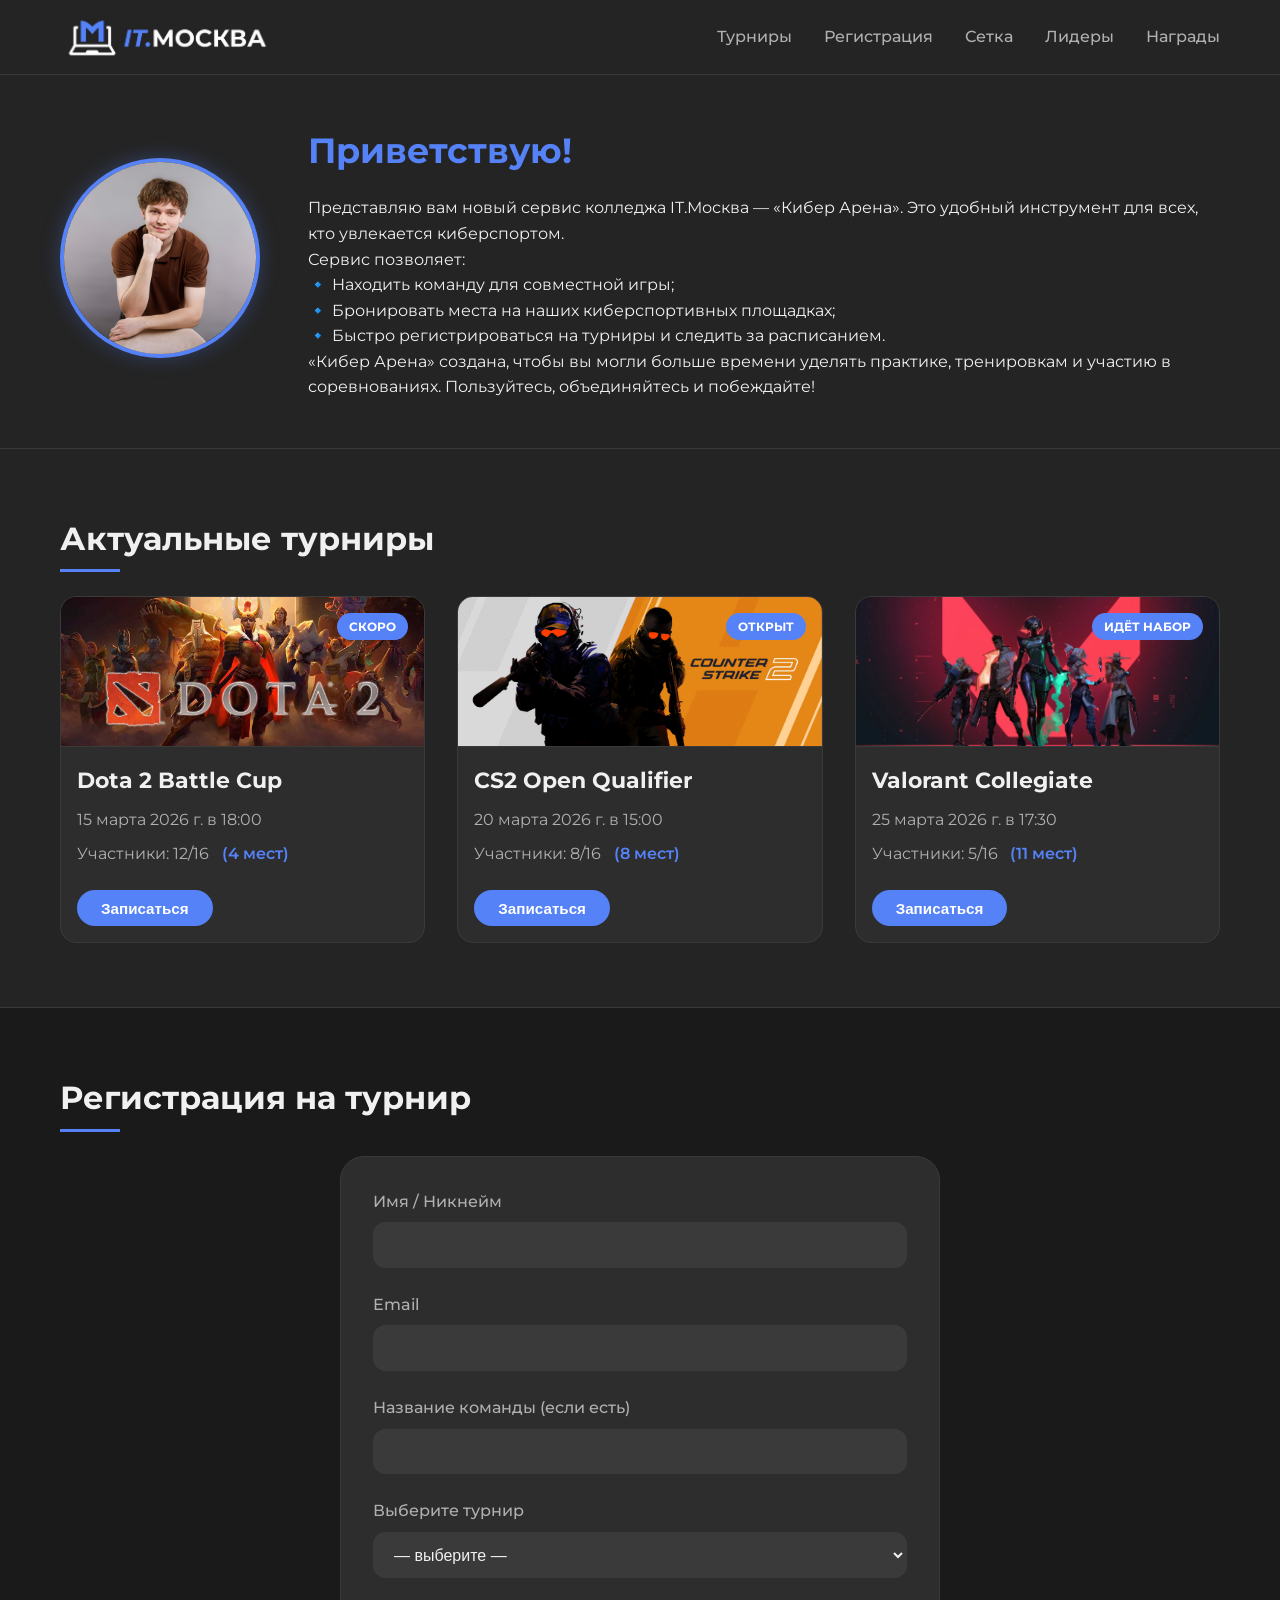
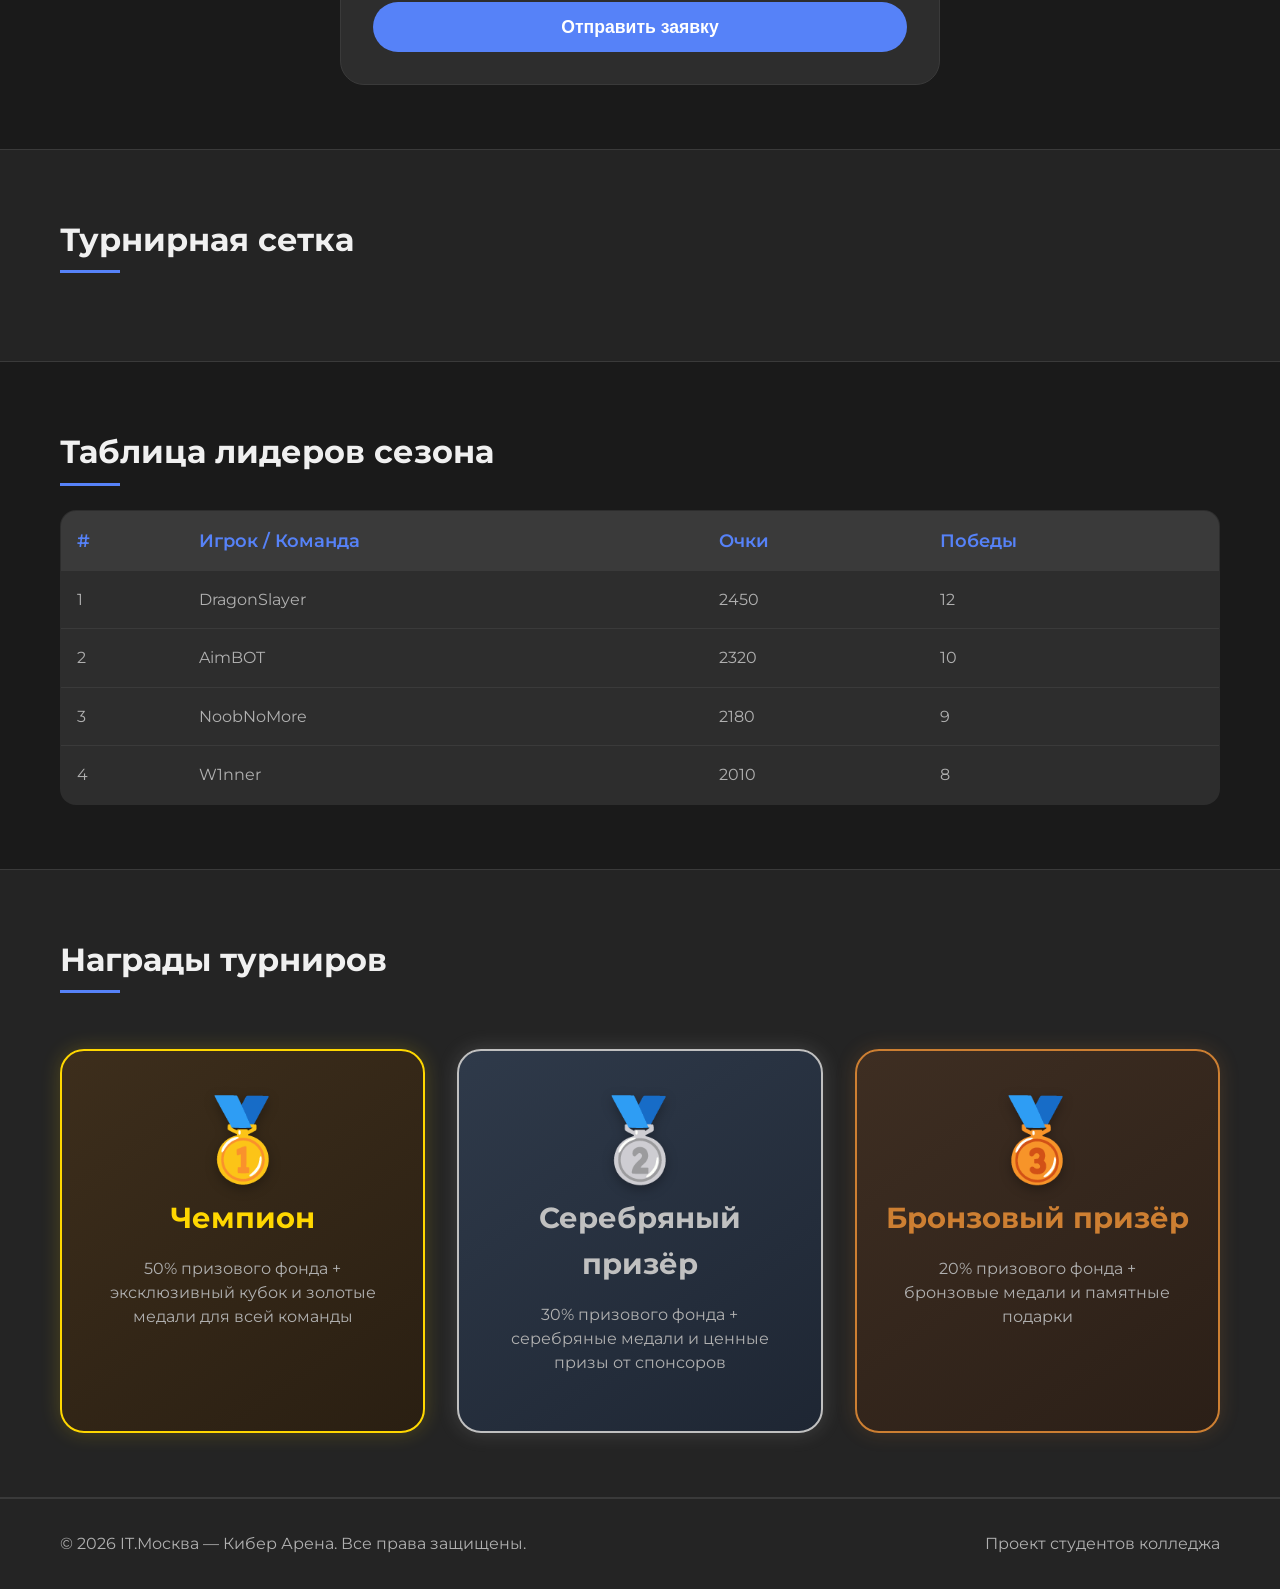
==== cyber_arena_simple/index.html @ e51e2150 "Add files via upload так нужно скачать node.js. Вписать команду для создание сервера в консоль npm i" ====
<!DOCTYPE html>
<html lang="ru">
<head>
    <meta charset="UTF-8">
    <meta name="viewport" content="width=device-width, initial-scale=1.0">
    <title>IT.Москва | Кибер Арена</title>
    <link rel="stylesheet" href="style.css">
    <link href="https://fonts.googleapis.com/css2?family=Montserrat:wght@400;500;600;700&display=swap" rel="stylesheet">
</head>
<body>
    <header class="header">
        <div class="container header__container">
            <img src="images/it_mos_new_logo.jpg" alt="Логотип" class="logo">
            <nav class="nav">
                <ul class="nav__list">
                    <li><a href="#tournaments" class="nav__link">Турниры</a></li>
                    <li><a href="#register" class="nav__link">Регистрация</a></li>
                    <li><a href="#bracket" class="nav__link">Сетка</a></li>
                    <li><a href="#leaderboard" class="nav__link">Лидеры</a></li>
                    <li><a href="#rewards" class="nav__link">Награды</a></li>
                </ul>
            </nav>
        </div>
    </header>

    <main>
        <!-- Приветствие -->
        <section class="hero reveal">
            <div class="container hero__container">
                <div class="hero__image">
                    <img src="images/al.jpg" alt="Фото" class="hero__photo">
                </div>
                <div class="hero__speech">
                    <h2 class="hero__greeting">Приветствую!</h2>
                    <p>Представляю вам новый сервис колледжа IT.Москва — «Кибер Арена». Это удобный инструмент для всех, кто увлекается киберспортом.</p>
                    <p>Сервис позволяет:<br>🔹 Находить команду для совместной игры;<br>🔹 Бронировать места на наших киберспортивных площадках;<br>🔹 Быстро регистрироваться на турниры и следить за расписанием.</p>
                    <p>«Кибер Арена» создана, чтобы вы могли больше времени уделять практике, тренировкам и участию в соревнованиях. Пользуйтесь, объединяйтесь и побеждайте!</p>
                </div>
            </div>
        </section>

        <!-- Турниры -->
        <section id="tournaments" class="section reveal">
            <div class="container">
                <h2 class="section__title">Актуальные турниры</h2>
                <div class="cards-grid" id="tournaments-list"></div>
            </div>
        </section>

        <!-- Регистрация -->
        <section id="register" class="section section--dark reveal">
            <div class="container">
                <h2 class="section__title">Регистрация на турнир</h2>
                <form class="registration-form" id="registrationForm">
                    <div class="form__group">
                        <label for="name" class="form__label">Имя / Никнейм</label>
                        <input type="text" id="name" class="form__input" required>
                    </div>
                    <div class="form__group">
                        <label for="email" class="form__label">Email</label>
                        <input type="email" id="email" class="form__input" required>
                    </div>
                    <div class="form__group">
                        <label for="team" class="form__label">Название команды (если есть)</label>
                        <input type="text" id="team" class="form__input">
                    </div>
                    <div class="form__group">
                        <label for="tournament-select" class="form__label">Выберите турнир</label>
                        <select id="tournament-select" class="form__select" required>
                            <option value="" disabled selected>— выберите —</option>
                        </select>
                    </div>
                    <button type="submit" class="button button--accent">Отправить заявку</button>
                </form>
            </div>
        </section>

        <!-- Сетка -->
        <section id="bracket" class="section reveal">
            <div class="container">
                <h2 class="section__title">Турнирная сетка</h2>
                <div id="bracket-container"></div>
            </div>
        </section>

        <!-- Лидеры -->
        <section id="leaderboard" class="section section--dark reveal">
            <div class="container">
                <h2 class="section__title">Таблица лидеров сезона</h2>
                <table class="leaderboard" id="leaderboard-table">
                    <thead>
                        <tr><th>#</th><th>Игрок / Команда</th><th>Очки</th><th>Победы</th></tr>
                    </thead>
                    <tbody id="leaderboard-body"></tbody>
                </table>
            </div>
        </section>

        <!-- Награды -->
        <section id="rewards" class="section reveal">
            <div class="container">
                <h2 class="section__title">Награды турниров</h2>
                <div class="rewards-grid" id="rewards-list"></div>
            </div>
        </section>
    </main>

    <footer class="footer">
        <div class="container footer__container">
            <p>© 2026 IT.Москва — Кибер Арена. Все права защищены.</p>
            <p>Проект студентов колледжа</p>
        </div>
    </footer>

    <script src="script.js"></script>
</body>
</html>
---- cyber_arena_simple/style.css ----
/* ===== Базовые настройки ===== */
:root {
    --bg-dark: #242424;
    --bg-card: #2d2d2d;
    --bg-darker: #1a1a1a;
    --accent: #5682f8;
    --accent-hover: #6f9aff;
    --text-primary: #f0f0f0;
    --text-secondary: #b0b0b0;
    --border-color: #3a3a3a;
    --font-main: 'Montserrat', 'Segoe UI', Roboto, sans-serif;
}
:root {
    /* ... остальные переменные ... */
    --font-main: 'Montserrat', 'Segoe UI', Roboto, sans-serif;
}

* {
    margin: 0;
    padding: 0;
    box-sizing: border-box;
}

body {
    font-family: var(--font-main);
    background-color: var(--bg-dark);
    color: var(--text-primary);
    line-height: 1.6;
    scroll-behavior: smooth;
}

.container {
    max-width: 1200px;
    margin: 0 auto;
    padding: 0 20px;
}

/* ===== Шапка (без прозрачности) ===== */
.header {
    background: #242424;           /* полностью непрозрачный */
    border-bottom: 1px solid var(--border-color);
    position: sticky;
    top: 0;
    z-index: 100;
}

.header__container {
    display: flex;
    justify-content: space-between;
    align-items: center;
    padding: 0.75rem 20px;
    flex-wrap: wrap;
    gap: 1rem;
}

.logo {
    height: 50px;
    width: auto;
    max-width: 250px;
    object-fit: contain;
}

.nav__list {
    display: flex;
    gap: 2rem;
    list-style: none;
    flex-wrap: wrap;
}

.nav__link {
    color: var(--text-secondary);
    text-decoration: none;
    font-weight: 500;
    transition: color 0.2s;
    font-size: 1rem;
}

.nav__link:hover {
    color: var(--accent);
}

/* ===== Блок приветствия ===== */
.hero {
    padding: 3rem 0;
    border-bottom: 1px solid var(--border-color);
}

.hero__container {
    display: flex;
    align-items: center;
    gap: 3rem;
    flex-wrap: wrap;
}

.hero__image {
    flex: 0 0 200px;
}

.hero__photo {
    width: 200px;
    height: 200px;
    border-radius: 50%;
    object-fit: cover;
    border: 4px solid var(--accent);
    box-shadow: 0 0 20px rgba(86, 130, 248, 0.3);
}

.hero__speech {
    flex: 1;
    min-width: 280px;
}

.hero__greeting {
    font-size: 2.2rem;
    color: var(--accent);
    margin-bottom: 1rem;
    font-weight: 700;
}

.hero__text {
    margin-bottom: 1rem;
    font-size: 1.1rem;
    color: var(--text-secondary);
    line-height: 1.7;
}

/* ===== Секции ===== */
.section {
    padding: 4rem 0;
    border-bottom: 1px solid var(--border-color);
}

.section--dark {
    background: var(--bg-darker);
}

.section__title {
    font-size: 2rem;
    margin-bottom: 2rem;
    position: relative;
    display: inline-block;
    color: var(--text-primary);
}

.section__title::after {
    content: '';
    position: absolute;
    bottom: -8px;
    left: 0;
    width: 60px;
    height: 3px;
    background: var(--accent);
}

/* ===== Карточки турниров (с фото) ===== */
.cards-grid {
    display: grid;
    grid-template-columns: repeat(auto-fit, minmax(280px, 1fr));
    gap: 2rem;
}

.tournament-card {
    background: var(--bg-card);
    border-radius: 16px;
    overflow: hidden;
    border: 1px solid var(--border-color);
    transition: transform 0.2s, box-shadow 0.2s, border-color 0.2s;
    position: relative;
    display: flex;
    flex-direction: column;
}

.tournament-card:hover {
    transform: translateY(-5px);
    box-shadow: 0 10px 25px rgba(86, 130, 248, 0.2);
    border-color: var(--accent);
}

.tournament-card__image {
    width: 100%;
    height: 150px;
    object-fit: cover;
    border-bottom: 1px solid var(--border-color);
}

.tournament-card__badge {
    position: absolute;
    top: 1rem;
    right: 1rem;
    background: var(--accent);
    color: #fff;
    font-weight: 700;
    font-size: 0.75rem;
    padding: 0.25rem 0.75rem;
    border-radius: 30px;
    text-transform: uppercase;
    z-index: 2;
}

.tournament-card__title {
    font-size: 1.4rem;
    margin: 1rem 1rem 0.5rem 1rem;
    color: var(--text-primary);
}

.tournament-card__date,
.tournament-card__participants {
    margin: 0 1rem 0.5rem 1rem;
    color: var(--text-secondary);
    display: flex;
    align-items: center;
    gap: 0.3rem;
}

.free-slots {
    color: var(--accent);
    font-weight: 600;
    margin-left: 0.5rem;
}

.tournament-card .button {
    margin: 1rem;
    align-self: flex-start;
}

/* ===== Кнопки ===== */
.button {
    display: inline-block;
    background: transparent;
    border: 2px solid var(--accent);
    color: var(--accent);
    font-weight: 600;
    padding: 0.6rem 1.5rem;
    border-radius: 40px;
    cursor: pointer;
    transition: all 0.2s;
    font-size: 0.95rem;
    text-decoration: none;
}

.button--primary {
    background: var(--accent);
    color: #fff;
    border: none;
}

.button--accent {
    background: var(--accent);
    color: #fff;
    border: none;
    width: 100%;
    padding: 0.9rem;
    font-size: 1.1rem;
}

.button:hover {
    background: var(--accent-hover);
    border-color: var(--accent-hover);
    color: #fff;
}

/* ===== Форма регистрации ===== */
.registration-form {
    max-width: 600px;
    margin: 0 auto;
    background: var(--bg-card);
    padding: 2rem;
    border-radius: 24px;
    border: 1px solid var(--border-color);
}

.form__group {
    margin-bottom: 1.5rem;
}

.form__label {
    display: block;
    margin-bottom: 0.5rem;
    color: var(--text-secondary);
    font-weight: 500;
}

.form__input, .form__select {
    width: 100%;
    padding: 0.8rem 1rem;
    background: #3a3a3a;
    border: 1px solid var(--border-color);
    border-radius: 12px;
    color: var(--text-primary);
    font-size: 1rem;
    transition: border 0.2s;
}

.form__input:focus, .form__select:focus {
    outline: none;
    border-color: var(--accent);
}

.form__input::placeholder {
    color: #888;
}

/* ===== Турнирная сетка (увеличенная) ===== */
.bracket {
    display: flex;
    justify-content: center;
    align-items: flex-start;
    gap: 4rem;
    flex-wrap: wrap;
    margin-top: 2rem;
}

.bracket__round {
    display: flex;
    flex-direction: column;
    gap: 2rem;
    min-width: 300px;
}

.round-title {
    font-size: 1.5rem;
    color: var(--accent);
    text-align: center;
    margin-bottom: 0.5rem;
}

.match {
    background: var(--bg-card);
    border: 2px solid var(--border-color);
    border-radius: 16px;
    padding: 1.5rem 2rem;
    display: flex;
    gap: 1.5rem;
    align-items: center;
    justify-content: space-between;
    transition: border-color 0.2s;
    font-size: 1.2rem;
}

.match:hover {
    border-color: var(--accent);
}

.match--final {
    border-width: 3px;
    border-color: gold;
}

.match__team {
    font-weight: 600;
    flex: 1;
    color: var(--text-primary);
    white-space: nowrap;
}

.match__score {
    font-family: monospace;
    font-size: 1.5rem;
    font-weight: 700;
    color: var(--accent);
    padding: 0 1rem;
}

.bracket__note {
    text-align: center;
    margin-top: 2rem;
    color: var(--text-secondary);
    font-style: italic;
    font-size: 1.1rem;
}

/* ===== Таблица лидеров (без смайлов) ===== */
.leaderboard {
    width: 100%;
    border-collapse: collapse;
    background: var(--bg-card);
    border-radius: 16px;
    overflow: hidden;
    border: 1px solid var(--border-color);
}

.leaderboard th {
    background: #3a3a3a;
    text-align: left;
    padding: 1rem;
    font-weight: 600;
    color: var(--accent);
    font-size: 1.1rem;
}

.leaderboard td {
    padding: 1rem;
    border-bottom: 1px solid var(--border-color);
    color: var(--text-secondary);
}

.leaderboard tr:last-child td {
    border-bottom: none;
}

.leaderboard tbody tr:hover {
    background: #3a3a3a;
}

/* ===== Награды (с фото) ===== */
.rewards-grid {
    display: grid;
    grid-template-columns: repeat(auto-fit, minmax(250px, 1fr));
    gap: 2rem;
    margin-top: 2rem;
}

.reward-card {
    background: var(--bg-card);
    border: 1px solid var(--border-color);
    border-radius: 20px;
    overflow: hidden;
    text-align: center;
    transition: all 0.2s;
    position: relative;
}

.reward-card:hover {
    border-color: var(--accent);
    transform: scale(1.02);
}

.reward-card__image {
    width: 100%;
    height: 150px;
    object-fit: cover;
    border-bottom: 1px solid var(--border-color);
}

.reward-card__icon {
    font-size: 3.5rem;
    display: block;
    margin: 1rem 0 0.5rem;
}

.reward-card__title {
    font-size: 1.4rem;
    margin-bottom: 0.5rem;
    color: var(--text-primary);
}

.reward-card__desc {
    color: var(--text-secondary);
    padding: 0 1rem 1.5rem;
}

/* ===== Подвал ===== */
.footer {
    padding: 2rem 0;
    border-top: 1px solid var(--border-color);
    text-align: center;
    color: var(--text-secondary);
}

.footer__container {
    display: flex;
    justify-content: space-between;
    align-items: center;
    flex-wrap: wrap;
    gap: 1rem;
}

/* ===== Анимация появления при скролле ===== */
.reveal {
    opacity: 0;
    transform: translateY(40px);
    transition: opacity 0.8s ease, transform 0.8s ease;
}

.revealed {
    opacity: 1;
    transform: translateY(0);
}

/* ===== Адаптивность ===== */
@media (max-width: 768px) {
    .header__container {
        flex-direction: column;
        align-items: center;
    }

    .nav__list {
        justify-content: center;
        gap: 1rem;
    }

    .hero__container {
        flex-direction: column;
        text-align: center;
    }

    .hero__image {
        flex: 0 0 auto;
    }

    .bracket {
        gap: 2rem;
    }

    .match {
        padding: 1rem;
        font-size: 1rem;
        min-width: 250px;
    }

    .footer__container {
        flex-direction: column;
        text-align: center;
    }

    .section__title {
        font-size: 1.6rem;
    }

    .logo {
        height: 40px;
    }
}
/* ===== Награды без картинок (обновлённые) ===== */
.reward-card {
  background: var(--bg-card);
  border: 2px solid transparent;
  border-radius: 24px;
  padding: 2rem 1.5rem;
  text-align: center;
  transition: transform 0.3s, box-shadow 0.3s;
  position: relative;
  overflow: hidden;
}

.reward-card:hover {
  transform: translateY(-8px);
  box-shadow: 0 15px 30px rgba(0, 0, 0, 0.3);
}

.reward-card__icon {
  font-size: 5rem;
  line-height: 1;
  margin-bottom: 1rem;
  filter: drop-shadow(0 4px 6px rgba(0,0,0,0.3));
}

.reward-card__title {
  font-size: 1.8rem;
  margin-bottom: 1rem;
  font-weight: 700;
}

.reward-card__desc {
  color: var(--text-secondary);
  font-size: 1rem;
  line-height: 1.5;
}

/* Индивидуальные градиенты для мест */
.reward-gold {
  background: linear-gradient(145deg, #3d2e1c, #2a1f12);
  border-color: #ffd700;
  box-shadow: 0 0 20px rgba(255, 215, 0, 0.2);
}

.reward-gold .reward-card__title {
  color: #ffd700;
}

.reward-silver {
  background: linear-gradient(145deg, #2f3a4a, #1e2633);
  border-color: #c0c0c0;
  box-shadow: 0 0 20px rgba(192, 192, 192, 0.2);
}

.reward-silver .reward-card__title {
  color: #c0c0c0;
}

.reward-bronze {
  background: linear-gradient(145deg, #3e2e22, #2b1f17);
  border-color: #cd7f32;
  box-shadow: 0 0 20px rgba(205, 127, 50, 0.2);
}

.reward-bronze .reward-card__title {
  color: #cd7f32;
}
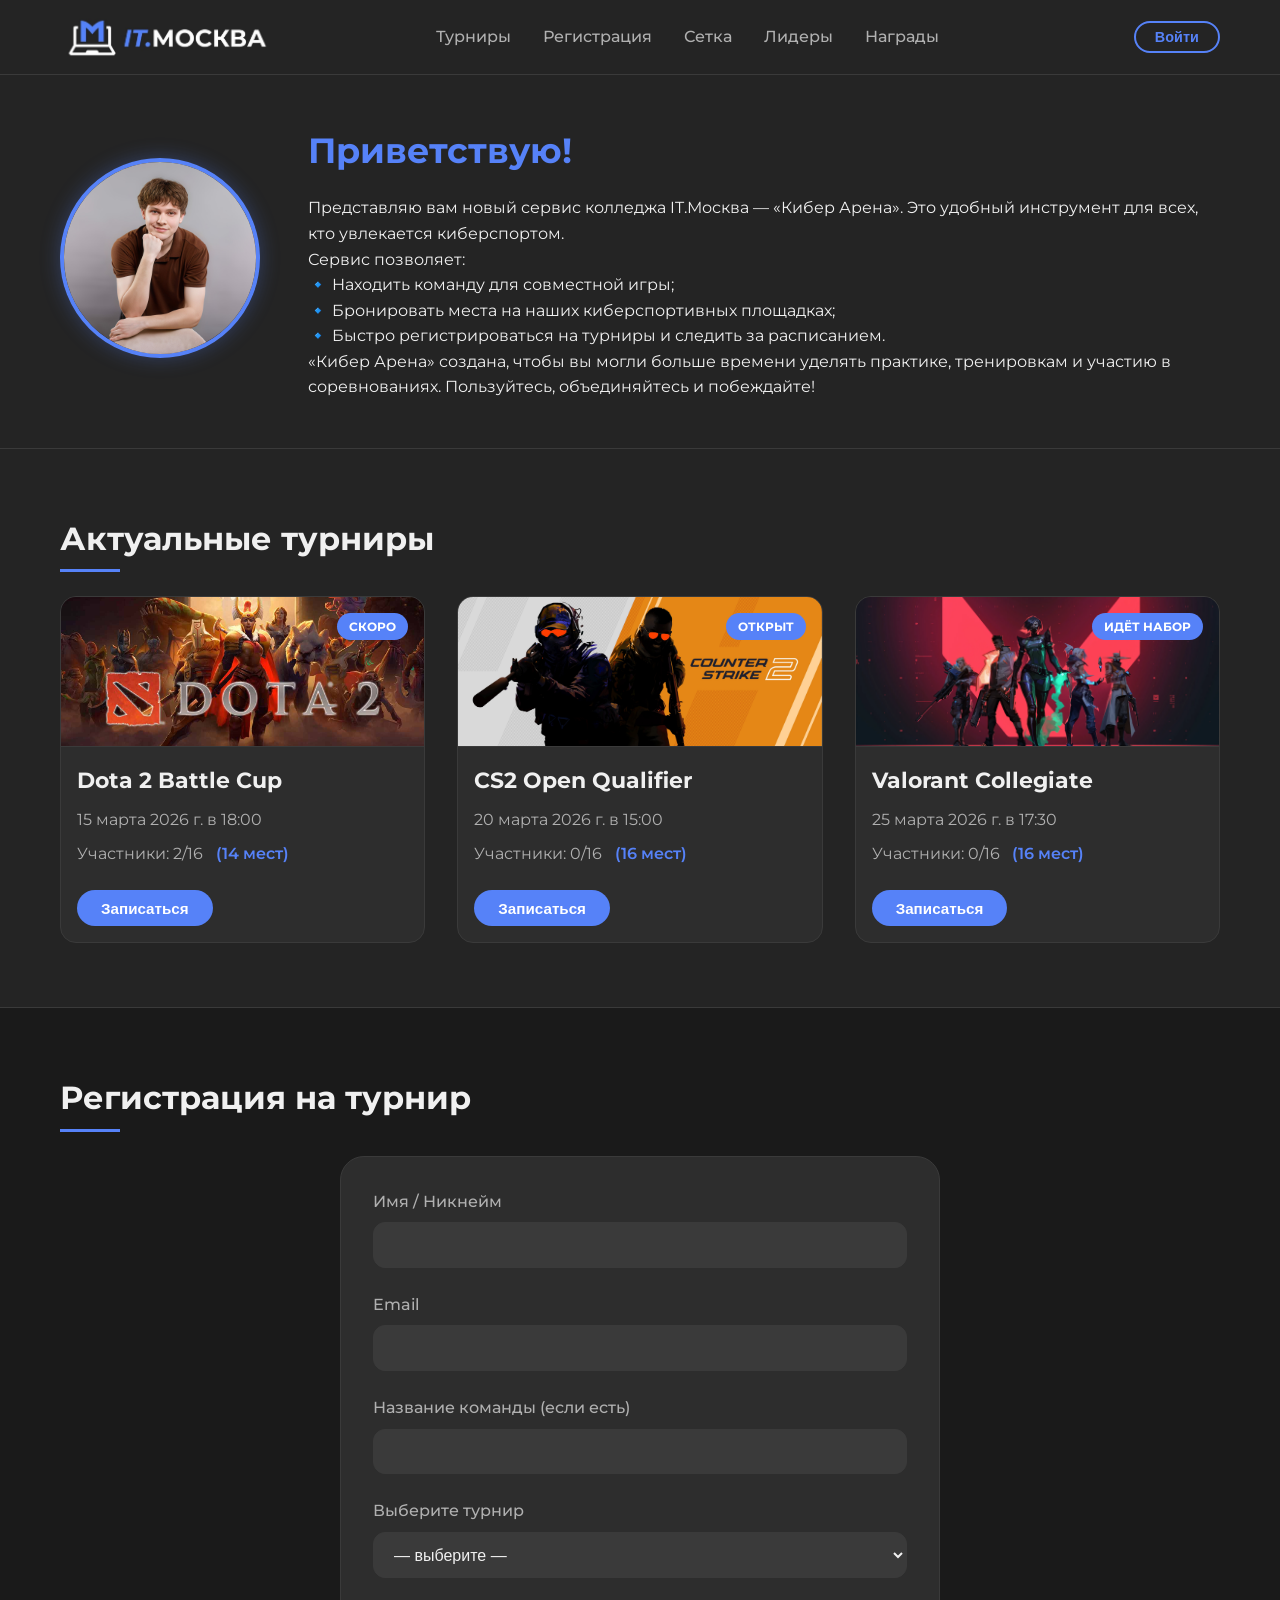
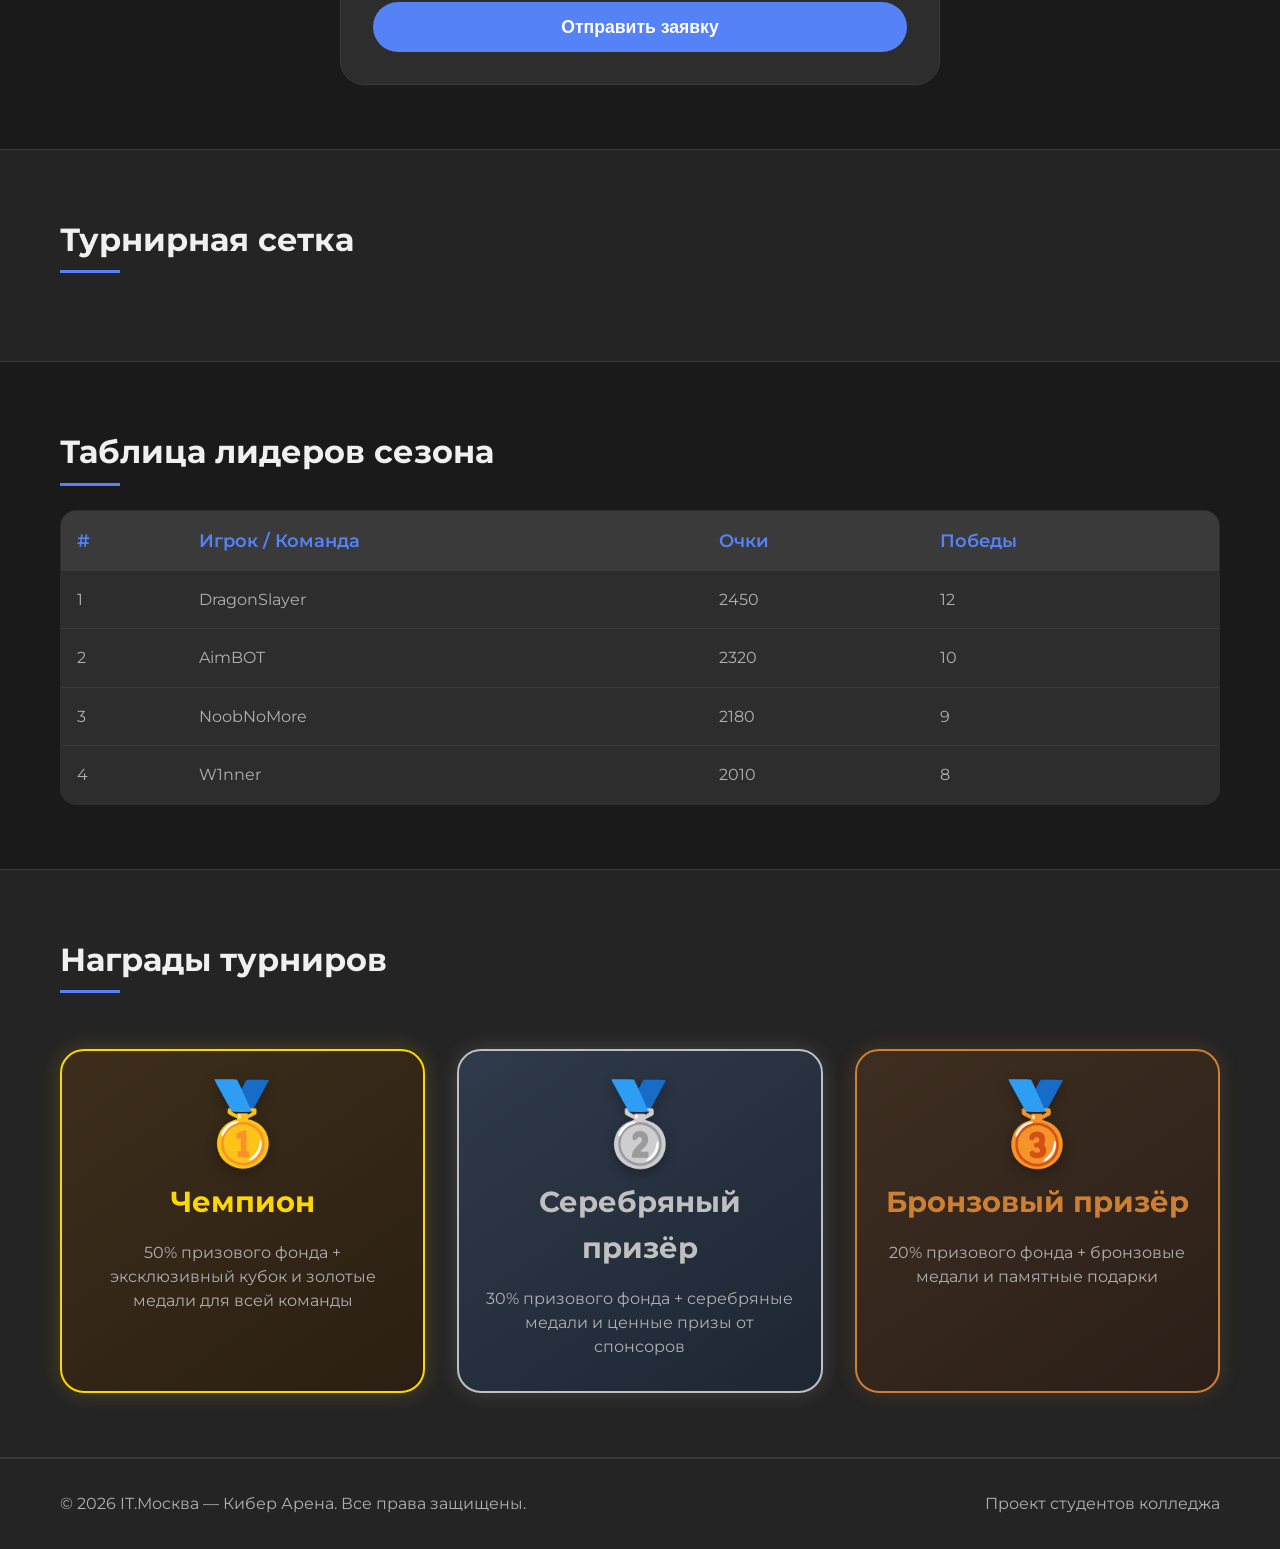
==== commit 9ca2a644: "Add files via upload" ====
--- a/cyber_arena_simple/index.html
+++ b/cyber_arena_simple/index.html
@@ -18,13 +18,23 @@
                     <li><a href="#bracket" class="nav__link">Сетка</a></li>
                     <li><a href="#leaderboard" class="nav__link">Лидеры</a></li>
                     <li><a href="#rewards" class="nav__link">Награды</a></li>
+                    <!-- Ссылка на админ-панель (видна только админу) -->
+                    <li><a href="#admin-panel" class="nav__link" id="adminLink" style="display:none;">Управление</a></li>
                 </ul>
             </nav>
+            <div class="auth" id="authBlock">
+                <div class="auth-logged-out" id="loggedOut">
+                    <button class="button button--small" id="loginBtn">Войти</button>
+                </div>
+                <div class="auth-logged-in" id="loggedIn" style="display: none;">
+                    <span id="greeting"></span>
+                    <button class="button button--small" id="logoutBtn">Выйти</button>
+                </div>
+            </div>
         </div>
     </header>
 
     <main>
-        <!-- Приветствие -->
         <section class="hero reveal">
             <div class="container hero__container">
                 <div class="hero__image">
@@ -39,7 +49,6 @@
             </div>
         </section>
 
-        <!-- Турниры -->
         <section id="tournaments" class="section reveal">
             <div class="container">
                 <h2 class="section__title">Актуальные турниры</h2>
@@ -47,7 +56,6 @@
             </div>
         </section>
 
-        <!-- Регистрация -->
         <section id="register" class="section section--dark reveal">
             <div class="container">
                 <h2 class="section__title">Регистрация на турнир</h2>
@@ -75,7 +83,6 @@
             </div>
         </section>
 
-        <!-- Сетка -->
         <section id="bracket" class="section reveal">
             <div class="container">
                 <h2 class="section__title">Турнирная сетка</h2>
@@ -83,7 +90,6 @@
             </div>
         </section>
 
-        <!-- Лидеры -->
         <section id="leaderboard" class="section section--dark reveal">
             <div class="container">
                 <h2 class="section__title">Таблица лидеров сезона</h2>
@@ -96,11 +102,55 @@
             </div>
         </section>
 
-        <!-- Награды -->
         <section id="rewards" class="section reveal">
             <div class="container">
                 <h2 class="section__title">Награды турниров</h2>
                 <div class="rewards-grid" id="rewards-list"></div>
+            </div>
+        </section>
+
+        <!-- Панель администратора (скрыта для обычных пользователей) -->
+        <section id="admin-panel" class="section section--dark reveal" style="display: none;">
+            <div class="container">
+                <h2 class="section__title">Управление турнирами</h2>
+                
+                <!-- Форма добавления нового турнира -->
+                <form class="admin-form" id="addTournamentForm">
+                    <h3>Добавить турнир</h3>
+                    <div class="form__group">
+                        <label for="addTitle" class="form__label">Название</label>
+                        <input type="text" id="addTitle" class="form__input" required>
+                    </div>
+                    <div class="form__group">
+                        <label for="addGame" class="form__label">Игра</label>
+                        <input type="text" id="addGame" class="form__input" required>
+                    </div>
+                    <div class="form__group">
+                        <label for="addDate" class="form__label">Дата и время</label>
+                        <input type="datetime-local" id="addDate" class="form__input" required>
+                    </div>
+                    <div class="form__group">
+                        <label for="addMax" class="form__label">Максимум участников</label>
+                        <input type="number" id="addMax" class="form__input" min="2" value="16" required>
+                    </div>
+                    <div class="form__group">
+                        <label for="addStatus" class="form__label">Статус</label>
+                        <select id="addStatus" class="form__select">
+                            <option value="soon">Скоро</option>
+                            <option value="open">Открыт</option>
+                            <option value="recruiting">Идёт набор</option>
+                        </select>
+                    </div>
+                    <div class="form__group">
+                        <label for="addImage" class="form__label">URL изображения</label>
+                        <input type="text" id="addImage" class="form__input" value="images/default.jpg" required>
+                    </div>
+                    <button type="submit" class="button button--accent">Создать турнир</button>
+                </form>
+
+                <!-- Список турниров для редактирования/удаления -->
+                <h3 style="margin-top: 2rem;">Существующие турниры</h3>
+                <div id="admin-tournaments-list"></div>
             </div>
         </section>
     </main>
@@ -112,6 +162,71 @@
         </div>
     </footer>
 
+    <!-- Модальное окно входа -->
+    <div class="modal" id="loginModal">
+        <div class="modal__overlay" id="modalOverlay"></div>
+        <div class="modal__content">
+            <button class="modal__close" id="modalClose">&times;</button>
+            <h2 class="modal__title">Вход</h2>
+            <form id="modalLoginForm">
+                <div class="form__group">
+                    <label for="modalEmail" class="form__label">Email</label>
+                    <input type="email" id="modalEmail" class="form__input" required>
+                </div>
+                <div class="form__group">
+                    <label for="modalPassword" class="form__label">Пароль</label>
+                    <input type="password" id="modalPassword" class="form__input" required>
+                </div>
+                <button type="submit" class="button button--accent modal__submit">Войти</button>
+            </form>
+            <div class="modal__footer">
+                <a href="#" id="modalRegisterLink" class="modal__link">Нет аккаунта? Зарегистрироваться</a>
+            </div>
+            <p class="modal__info">Мы предлагаем вам узнать о том, как можно стать участником</p>
+        </div>
+    </div>
+
+    <!-- Модальное окно редактирования турнира (для админа) -->
+    <div class="modal" id="editTournamentModal">
+        <div class="modal__overlay" id="editModalOverlay"></div>
+        <div class="modal__content">
+            <button class="modal__close" id="editModalClose">&times;</button>
+            <h2 class="modal__title">Редактировать турнир</h2>
+            <form id="editTournamentForm">
+                <input type="hidden" id="editId">
+                <div class="form__group">
+                    <label for="editTitle" class="form__label">Название</label>
+                    <input type="text" id="editTitle" class="form__input" required>
+                </div>
+                <div class="form__group">
+                    <label for="editGame" class="form__label">Игра</label>
+                    <input type="text" id="editGame" class="form__input" required>
+                </div>
+                <div class="form__group">
+                    <label for="editDate" class="form__label">Дата и время</label>
+                    <input type="datetime-local" id="editDate" class="form__input" required>
+                </div>
+                <div class="form__group">
+                    <label for="editMax" class="form__label">Максимум участников</label>
+                    <input type="number" id="editMax" class="form__input" min="2" required>
+                </div>
+                <div class="form__group">
+                    <label for="editStatus" class="form__label">Статус</label>
+                    <select id="editStatus" class="form__select">
+                        <option value="soon">Скоро</option>
+                        <option value="open">Открыт</option>
+                        <option value="recruiting">Идёт набор</option>
+                    </select>
+                </div>
+                <div class="form__group">
+                    <label for="editImage" class="form__label">URL изображения</label>
+                    <input type="text" id="editImage" class="form__input" required>
+                </div>
+                <button type="submit" class="button button--accent">Сохранить</button>
+            </form>
+        </div>
+    </div>
+
     <script src="script.js"></script>
 </body>
 </html>
--- a/cyber_arena_simple/style.css
+++ b/cyber_arena_simple/style.css
@@ -10,10 +10,6 @@
     --border-color: #3a3a3a;
     --font-main: 'Montserrat', 'Segoe UI', Roboto, sans-serif;
 }
-:root {
-    /* ... остальные переменные ... */
-    --font-main: 'Montserrat', 'Segoe UI', Roboto, sans-serif;
-}
 
 * {
     margin: 0;
@@ -35,9 +31,9 @@
     padding: 0 20px;
 }
 
-/* ===== Шапка (без прозрачности) ===== */
+/* ===== Шапка ===== */
 .header {
-    background: #242424;           /* полностью непрозрачный */
+    background: #242424;
     border-bottom: 1px solid var(--border-color);
     position: sticky;
     top: 0;
@@ -79,7 +75,50 @@
     color: var(--accent);
 }
 
-/* ===== Блок приветствия ===== */
+/* ===== БЛОК АВТОРИЗАЦИИ (ДОБАВЛЕНО) ===== */
+.auth {
+    display: flex;
+    align-items: center;
+    gap: 1rem;
+}
+
+.auth-logged-out,
+.auth-logged-in {
+    display: flex;
+    align-items: center;
+    gap: 0.5rem;
+}
+
+.auth-input {
+    padding: 0.5rem 1rem;
+    background: #3a3a3a;
+    border: 1px solid var(--border-color);
+    border-radius: 30px;
+    color: var(--text-primary);
+    font-size: 0.9rem;
+    min-width: 200px;
+    transition: border 0.2s;
+}
+
+.auth-input:focus {
+    outline: none;
+    border-color: var(--accent);
+}
+
+.button--small {
+    padding: 0.4rem 1.2rem;
+    font-size: 0.9rem;
+    border-radius: 30px;
+}
+
+#greeting {
+    color: var(--accent);
+    font-weight: 600;
+    margin-right: 0.5rem;
+    white-space: nowrap;
+}
+
+/* ===== Приветствие ===== */
 .hero {
     padding: 3rem 0;
     border-bottom: 1px solid var(--border-color);
@@ -115,13 +154,6 @@
     color: var(--accent);
     margin-bottom: 1rem;
     font-weight: 700;
-}
-
-.hero__text {
-    margin-bottom: 1rem;
-    font-size: 1.1rem;
-    color: var(--text-secondary);
-    line-height: 1.7;
 }
 
 /* ===== Секции ===== */
@@ -152,7 +184,7 @@
     background: var(--accent);
 }
 
-/* ===== Карточки турниров (с фото) ===== */
+/* ===== Карточки турниров ===== */
 .cards-grid {
     display: grid;
     grid-template-columns: repeat(auto-fit, minmax(280px, 1fr));
@@ -300,7 +332,7 @@
     color: #888;
 }
 
-/* ===== Турнирная сетка (увеличенная) ===== */
+/* ===== Турнирная сетка (стили уже были, оставляем) ===== */
 .bracket {
     display: flex;
     justify-content: center;
@@ -369,7 +401,7 @@
     font-size: 1.1rem;
 }
 
-/* ===== Таблица лидеров (без смайлов) ===== */
+/* ===== Таблица лидеров ===== */
 .leaderboard {
     width: 100%;
     border-collapse: collapse;
@@ -402,7 +434,7 @@
     background: #3a3a3a;
 }
 
-/* ===== Награды (с фото) ===== */
+/* ===== Награды (с иконками) ===== */
 .rewards-grid {
     display: grid;
     grid-template-columns: repeat(auto-fit, minmax(250px, 1fr));
@@ -412,41 +444,68 @@
 
 .reward-card {
     background: var(--bg-card);
-    border: 1px solid var(--border-color);
-    border-radius: 20px;
+    border: 2px solid transparent;
+    border-radius: 24px;
+    padding: 2rem 1.5rem;
+    text-align: center;
+    transition: transform 0.3s, box-shadow 0.3s;
+    position: relative;
     overflow: hidden;
-    text-align: center;
-    transition: all 0.2s;
-    position: relative;
 }
 
 .reward-card:hover {
-    border-color: var(--accent);
-    transform: scale(1.02);
-}
-
-.reward-card__image {
-    width: 100%;
-    height: 150px;
-    object-fit: cover;
-    border-bottom: 1px solid var(--border-color);
+    transform: translateY(-8px);
+    box-shadow: 0 15px 30px rgba(0, 0, 0, 0.3);
 }
 
 .reward-card__icon {
-    font-size: 3.5rem;
-    display: block;
-    margin: 1rem 0 0.5rem;
+    font-size: 5rem;
+    line-height: 1;
+    margin-bottom: 1rem;
+    filter: drop-shadow(0 4px 6px rgba(0,0,0,0.3));
 }
 
 .reward-card__title {
-    font-size: 1.4rem;
-    margin-bottom: 0.5rem;
-    color: var(--text-primary);
+    font-size: 1.8rem;
+    margin-bottom: 1rem;
+    font-weight: 700;
 }
 
 .reward-card__desc {
     color: var(--text-secondary);
-    padding: 0 1rem 1.5rem;
+    font-size: 1rem;
+    line-height: 1.5;
+}
+
+/* Индивидуальные градиенты */
+.reward-gold {
+    background: linear-gradient(145deg, #3d2e1c, #2a1f12);
+    border-color: #ffd700;
+    box-shadow: 0 0 20px rgba(255, 215, 0, 0.2);
+}
+
+.reward-gold .reward-card__title {
+    color: #ffd700;
+}
+
+.reward-silver {
+    background: linear-gradient(145deg, #2f3a4a, #1e2633);
+    border-color: #c0c0c0;
+    box-shadow: 0 0 20px rgba(192, 192, 192, 0.2);
+}
+
+.reward-silver .reward-card__title {
+    color: #c0c0c0;
+}
+
+.reward-bronze {
+    background: linear-gradient(145deg, #3e2e22, #2b1f17);
+    border-color: #cd7f32;
+    box-shadow: 0 0 20px rgba(205, 127, 50, 0.2);
+}
+
+.reward-bronze .reward-card__title {
+    color: #cd7f32;
 }
 
 /* ===== Подвал ===== */
@@ -489,6 +548,23 @@
         gap: 1rem;
     }
 
+    .auth {
+        width: 100%;
+        justify-content: center;
+    }
+
+    .auth-logged-out,
+    .auth-logged-in {
+        width: 100%;
+        justify-content: center;
+        flex-wrap: wrap;
+    }
+
+    .auth-input {
+        min-width: auto;
+        flex: 1;
+    }
+
     .hero__container {
         flex-direction: column;
         text-align: center;
@@ -521,69 +597,279 @@
         height: 40px;
     }
 }
-/* ===== Награды без картинок (обновлённые) ===== */
-.reward-card {
-  background: var(--bg-card);
-  border: 2px solid transparent;
-  border-radius: 24px;
-  padding: 2rem 1.5rem;
-  text-align: center;
-  transition: transform 0.3s, box-shadow 0.3s;
-  position: relative;
-  overflow: hidden;
-}
-
-.reward-card:hover {
-  transform: translateY(-8px);
-  box-shadow: 0 15px 30px rgba(0, 0, 0, 0.3);
-}
-
-.reward-card__icon {
-  font-size: 5rem;
-  line-height: 1;
-  margin-bottom: 1rem;
-  filter: drop-shadow(0 4px 6px rgba(0,0,0,0.3));
-}
-
-.reward-card__title {
-  font-size: 1.8rem;
-  margin-bottom: 1rem;
-  font-weight: 700;
-}
-
-.reward-card__desc {
-  color: var(--text-secondary);
-  font-size: 1rem;
-  line-height: 1.5;
-}
-
-/* Индивидуальные градиенты для мест */
-.reward-gold {
-  background: linear-gradient(145deg, #3d2e1c, #2a1f12);
-  border-color: #ffd700;
-  box-shadow: 0 0 20px rgba(255, 215, 0, 0.2);
-}
-
-.reward-gold .reward-card__title {
-  color: #ffd700;
-}
-
-.reward-silver {
-  background: linear-gradient(145deg, #2f3a4a, #1e2633);
-  border-color: #c0c0c0;
-  box-shadow: 0 0 20px rgba(192, 192, 192, 0.2);
-}
-
-.reward-silver .reward-card__title {
-  color: #c0c0c0;
-}
-
-.reward-bronze {
-  background: linear-gradient(145deg, #3e2e22, #2b1f17);
-  border-color: #cd7f32;
-  box-shadow: 0 0 20px rgba(205, 127, 50, 0.2);
-}
-
-.reward-bronze .reward-card__title {
-  color: #cd7f32;
+/* ===== Базовые настройки ===== */
+:root {
+    --bg-dark: #242424;
+    --bg-card: #2d2d2d;
+    --bg-darker: #1a1a1a;
+    --accent: #5682f8;
+    --accent-hover: #6f9aff;
+    --text-primary: #f0f0f0;
+    --text-secondary: #b0b0b0;
+    --border-color: #3a3a3a;
+    --font-main: 'Montserrat', 'Segoe UI', Roboto, sans-serif;
+}
+
+* {
+    margin: 0;
+    padding: 0;
+    box-sizing: border-box;
+}
+
+body {
+    font-family: var(--font-main);
+    background-color: var(--bg-dark);
+    color: var(--text-primary);
+    line-height: 1.6;
+    scroll-behavior: smooth;
+}
+
+.container {
+    max-width: 1200px;
+    margin: 0 auto;
+    padding: 0 20px;
+}
+
+/* ===== Шапка ===== */
+.header {
+    background: #242424;
+    border-bottom: 1px solid var(--border-color);
+    position: sticky;
+    top: 0;
+    z-index: 100;
+}
+
+.header__container {
+    display: flex;
+    justify-content: space-between;
+    align-items: center;
+    padding: 0.75rem 20px;
+    flex-wrap: wrap;
+    gap: 1rem;
+}
+
+.logo {
+    height: 50px;
+    width: auto;
+    max-width: 250px;
+    object-fit: contain;
+}
+
+.nav__list {
+    display: flex;
+    gap: 2rem;
+    list-style: none;
+    flex-wrap: wrap;
+}
+
+.nav__link {
+    color: var(--text-secondary);
+    text-decoration: none;
+    font-weight: 500;
+    transition: color 0.2s;
+    font-size: 1rem;
+}
+
+.nav__link:hover {
+    color: var(--accent);
+}
+
+/* ===== Блок авторизации в шапке ===== */
+.auth {
+    display: flex;
+    align-items: center;
+    gap: 1rem;
+}
+
+.auth-logged-out,
+.auth-logged-in {
+    display: flex;
+    align-items: center;
+    gap: 0.5rem;
+}
+
+.button--small {
+    padding: 0.4rem 1.2rem;
+    font-size: 0.9rem;
+    border-radius: 30px;
+}
+
+#greeting {
+    color: var(--accent);
+    font-weight: 600;
+    margin-right: 0.5rem;
+    white-space: nowrap;
+}
+
+/* ===== Модальное окно входа ===== */
+.modal {
+    display: none;
+    position: fixed;
+    top: 0;
+    left: 0;
+    width: 100%;
+    height: 100%;
+    z-index: 1000;
+    align-items: center;
+    justify-content: center;
+}
+
+.modal.show {
+    display: flex;
+}
+
+.modal__overlay {
+    position: absolute;
+    top: 0;
+    left: 0;
+    width: 100%;
+    height: 100%;
+    background-color: rgba(0, 0, 0, 0.8);
+    backdrop-filter: blur(4px);
+}
+
+.modal__content {
+    position: relative;
+    background: var(--bg-card);
+    border-radius: 24px;
+    padding: 2.5rem;
+    max-width: 400px;
+    width: 90%;
+    border: 1px solid var(--border-color);
+    box-shadow: 0 20px 40px rgba(0, 0, 0, 0.5);
+    z-index: 1001;
+    animation: modalFadeIn 0.3s ease;
+}
+
+@keyframes modalFadeIn {
+    from {
+        opacity: 0;
+        transform: translateY(-20px);
+    }
+    to {
+        opacity: 1;
+        transform: translateY(0);
+    }
+}
+
+.modal__close {
+    position: absolute;
+    top: 1rem;
+    right: 1.5rem;
+    background: none;
+    border: none;
+    color: var(--text-secondary);
+    font-size: 2rem;
+    cursor: pointer;
+    line-height: 1;
+    transition: color 0.2s;
+}
+
+.modal__close:hover {
+    color: var(--accent);
+}
+
+.modal__title {
+    font-size: 2rem;
+    margin-bottom: 1.5rem;
+    color: var(--accent);
+    text-align: center;
+}
+
+.modal .form__group {
+    margin-bottom: 1.5rem;
+}
+
+.modal .form__label {
+    display: block;
+    margin-bottom: 0.5rem;
+    color: var(--text-secondary);
+    font-weight: 500;
+}
+
+.modal .form__input {
+    width: 100%;
+    padding: 0.8rem 1rem;
+    background: #3a3a3a;
+    border: 1px solid var(--border-color);
+    border-radius: 12px;
+    color: var(--text-primary);
+    font-size: 1rem;
+    transition: border 0.2s;
+}
+
+.modal .form__input:focus {
+    outline: none;
+    border-color: var(--accent);
+}
+
+.modal__submit {
+    width: 100%;
+    padding: 0.9rem;
+    font-size: 1.1rem;
+    margin-top: 0.5rem;
+}
+
+.modal__footer {
+    text-align: center;
+    margin-top: 1.5rem;
+}
+
+.modal__link {
+    color: var(--accent);
+    text-decoration: none;
+    font-weight: 500;
+    transition: color 0.2s;
+}
+
+.modal__link:hover {
+    color: var(--accent-hover);
+    text-decoration: underline;
+}
+
+.modal__info {
+    text-align: center;
+    margin-top: 1.5rem;
+    color: var(--text-secondary);
+    font-size: 0.9rem;
+    border-top: 1px solid var(--border-color);
+    padding-top: 1.5rem;
+}
+/* Админ-панель */
+.admin-form {
+    background: var(--bg-card);
+    padding: 2rem;
+    border-radius: 24px;
+    border: 1px solid var(--border-color);
+    margin-bottom: 2rem;
+}
+
+.admin-card {
+    background: var(--bg-card);
+    border: 1px solid var(--border-color);
+    border-radius: 16px;
+    padding: 1rem;
+}
+
+.admin-card .button--small {
+    margin-right: 0.5rem;
+}
+/* Админ-панель */
+.admin-form {
+    background: var(--bg-card);
+    padding: 2rem;
+    border-radius: 24px;
+    border: 1px solid var(--border-color);
+    margin-bottom: 2rem;
+}
+
+.admin-card {
+    background: var(--bg-card);
+    border: 1px solid var(--border-color);
+    border-radius: 16px;
+    padding: 1rem;
+}
+
+.admin-card .button--small {
+    margin-right: 0.5rem;
 }
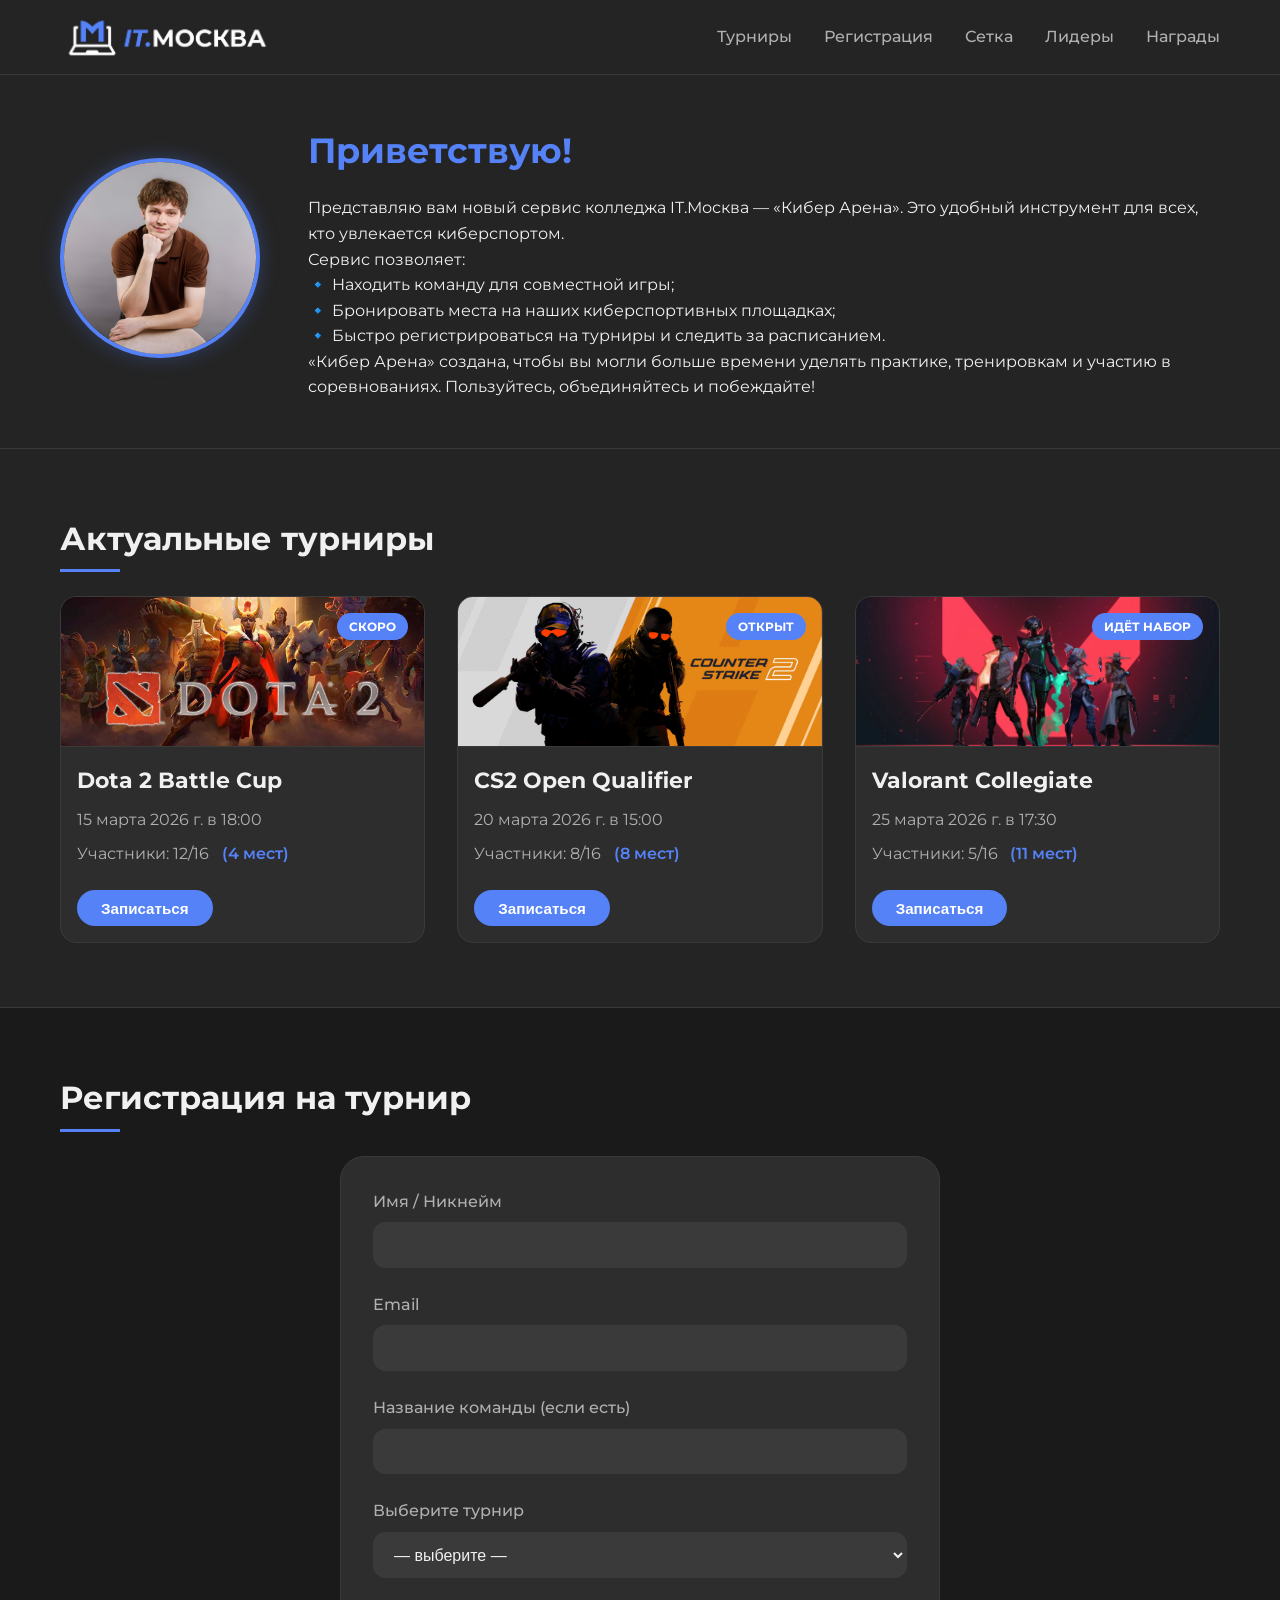
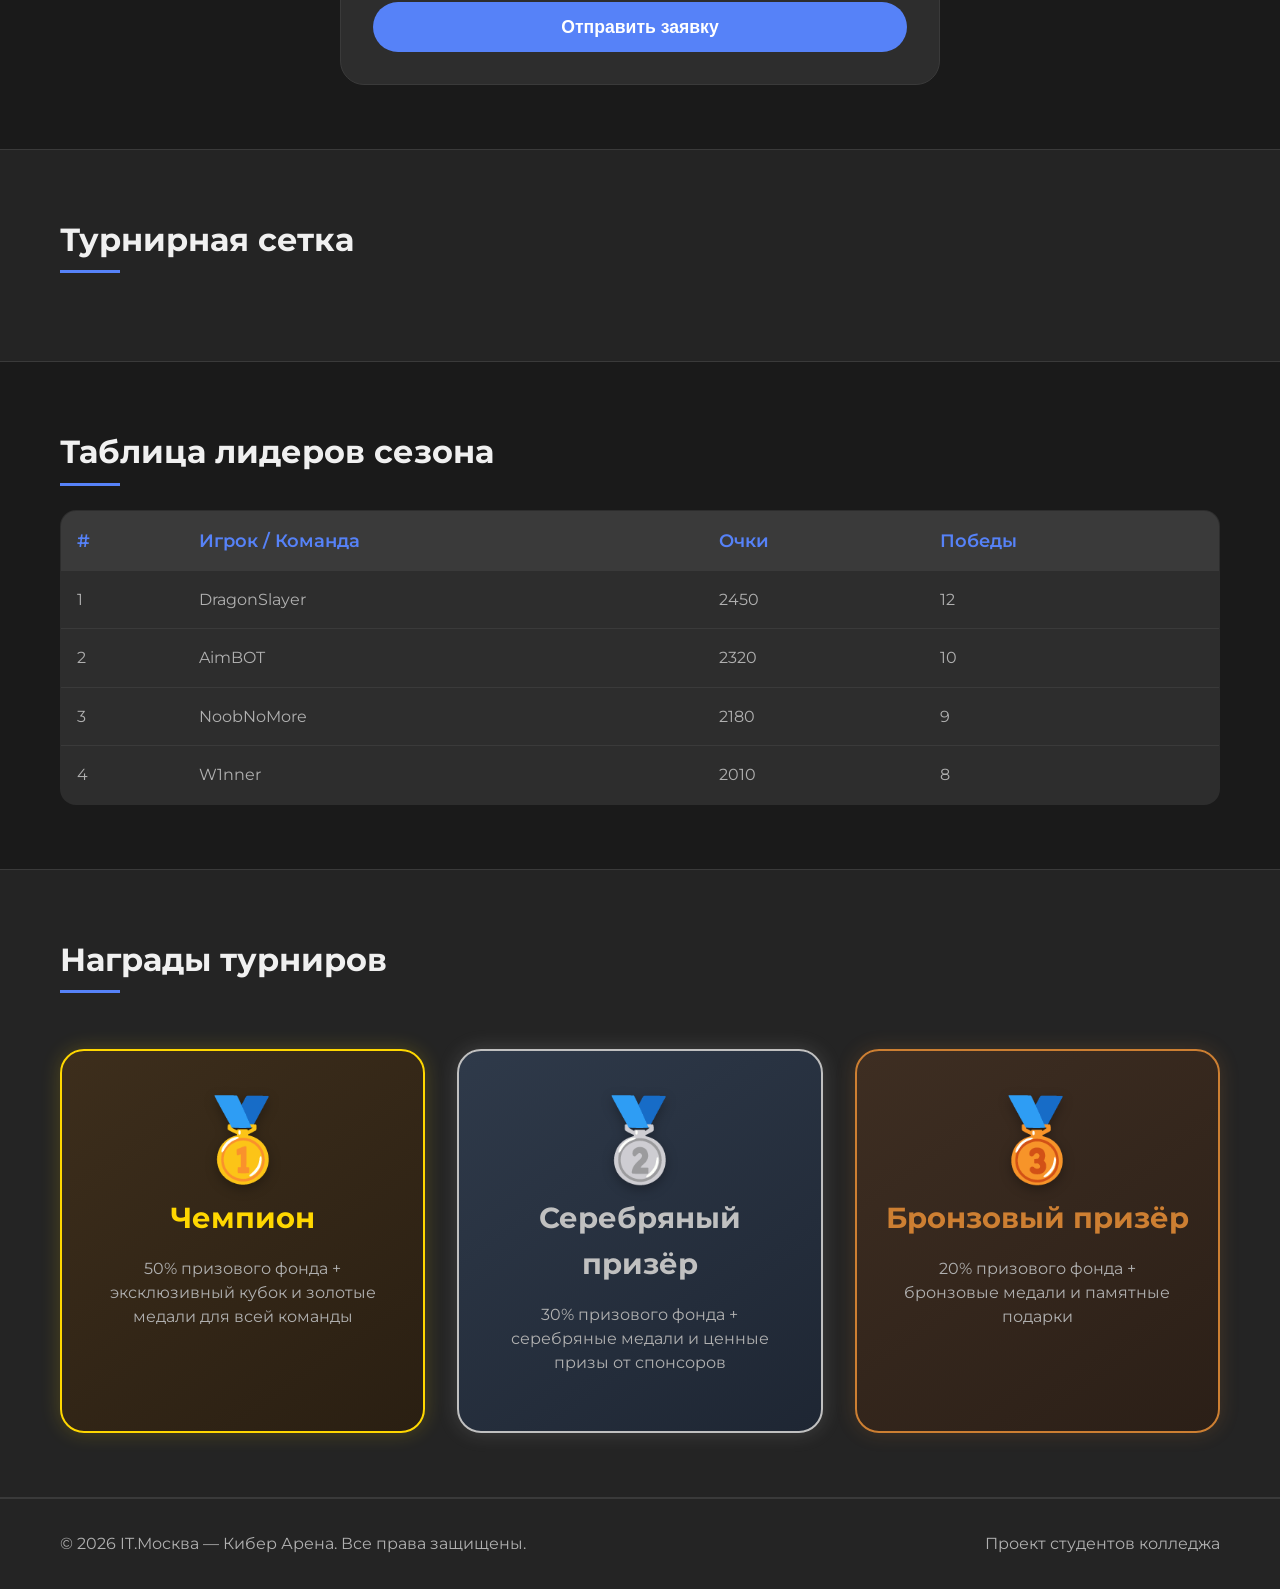
==== commit 77a0c709: "Merge 1f777539cd06ba317ad7b22fa13d708f160fda35 into addd8088ca31c164254df4afecd2ff070b379319" ====
--- a/cyber_arena_simple/index.html
+++ b/cyber_arena_simple/index.html
@@ -18,23 +18,13 @@
                     <li><a href="#bracket" class="nav__link">Сетка</a></li>
                     <li><a href="#leaderboard" class="nav__link">Лидеры</a></li>
                     <li><a href="#rewards" class="nav__link">Награды</a></li>
-                    <!-- Ссылка на админ-панель (видна только админу) -->
-                    <li><a href="#admin-panel" class="nav__link" id="adminLink" style="display:none;">Управление</a></li>
                 </ul>
             </nav>
-            <div class="auth" id="authBlock">
-                <div class="auth-logged-out" id="loggedOut">
-                    <button class="button button--small" id="loginBtn">Войти</button>
-                </div>
-                <div class="auth-logged-in" id="loggedIn" style="display: none;">
-                    <span id="greeting"></span>
-                    <button class="button button--small" id="logoutBtn">Выйти</button>
-                </div>
-            </div>
         </div>
     </header>
 
     <main>
+        <!-- Приветствие -->
         <section class="hero reveal">
             <div class="container hero__container">
                 <div class="hero__image">
@@ -49,6 +39,7 @@
             </div>
         </section>
 
+        <!-- Турниры -->
         <section id="tournaments" class="section reveal">
             <div class="container">
                 <h2 class="section__title">Актуальные турниры</h2>
@@ -56,6 +47,7 @@
             </div>
         </section>
 
+        <!-- Регистрация -->
         <section id="register" class="section section--dark reveal">
             <div class="container">
                 <h2 class="section__title">Регистрация на турнир</h2>
@@ -83,6 +75,7 @@
             </div>
         </section>
 
+        <!-- Сетка -->
         <section id="bracket" class="section reveal">
             <div class="container">
                 <h2 class="section__title">Турнирная сетка</h2>
@@ -90,6 +83,7 @@
             </div>
         </section>
 
+        <!-- Лидеры -->
         <section id="leaderboard" class="section section--dark reveal">
             <div class="container">
                 <h2 class="section__title">Таблица лидеров сезона</h2>
@@ -102,55 +96,11 @@
             </div>
         </section>
 
+        <!-- Награды -->
         <section id="rewards" class="section reveal">
             <div class="container">
                 <h2 class="section__title">Награды турниров</h2>
                 <div class="rewards-grid" id="rewards-list"></div>
-            </div>
-        </section>
-
-        <!-- Панель администратора (скрыта для обычных пользователей) -->
-        <section id="admin-panel" class="section section--dark reveal" style="display: none;">
-            <div class="container">
-                <h2 class="section__title">Управление турнирами</h2>
-                
-                <!-- Форма добавления нового турнира -->
-                <form class="admin-form" id="addTournamentForm">
-                    <h3>Добавить турнир</h3>
-                    <div class="form__group">
-                        <label for="addTitle" class="form__label">Название</label>
-                        <input type="text" id="addTitle" class="form__input" required>
-                    </div>
-                    <div class="form__group">
-                        <label for="addGame" class="form__label">Игра</label>
-                        <input type="text" id="addGame" class="form__input" required>
-                    </div>
-                    <div class="form__group">
-                        <label for="addDate" class="form__label">Дата и время</label>
-                        <input type="datetime-local" id="addDate" class="form__input" required>
-                    </div>
-                    <div class="form__group">
-                        <label for="addMax" class="form__label">Максимум участников</label>
-                        <input type="number" id="addMax" class="form__input" min="2" value="16" required>
-                    </div>
-                    <div class="form__group">
-                        <label for="addStatus" class="form__label">Статус</label>
-                        <select id="addStatus" class="form__select">
-                            <option value="soon">Скоро</option>
-                            <option value="open">Открыт</option>
-                            <option value="recruiting">Идёт набор</option>
-                        </select>
-                    </div>
-                    <div class="form__group">
-                        <label for="addImage" class="form__label">URL изображения</label>
-                        <input type="text" id="addImage" class="form__input" value="images/default.jpg" required>
-                    </div>
-                    <button type="submit" class="button button--accent">Создать турнир</button>
-                </form>
-
-                <!-- Список турниров для редактирования/удаления -->
-                <h3 style="margin-top: 2rem;">Существующие турниры</h3>
-                <div id="admin-tournaments-list"></div>
             </div>
         </section>
     </main>
@@ -162,71 +112,6 @@
         </div>
     </footer>
 
-    <!-- Модальное окно входа -->
-    <div class="modal" id="loginModal">
-        <div class="modal__overlay" id="modalOverlay"></div>
-        <div class="modal__content">
-            <button class="modal__close" id="modalClose">&times;</button>
-            <h2 class="modal__title">Вход</h2>
-            <form id="modalLoginForm">
-                <div class="form__group">
-                    <label for="modalEmail" class="form__label">Email</label>
-                    <input type="email" id="modalEmail" class="form__input" required>
-                </div>
-                <div class="form__group">
-                    <label for="modalPassword" class="form__label">Пароль</label>
-                    <input type="password" id="modalPassword" class="form__input" required>
-                </div>
-                <button type="submit" class="button button--accent modal__submit">Войти</button>
-            </form>
-            <div class="modal__footer">
-                <a href="#" id="modalRegisterLink" class="modal__link">Нет аккаунта? Зарегистрироваться</a>
-            </div>
-            <p class="modal__info">Мы предлагаем вам узнать о том, как можно стать участником</p>
-        </div>
-    </div>
-
-    <!-- Модальное окно редактирования турнира (для админа) -->
-    <div class="modal" id="editTournamentModal">
-        <div class="modal__overlay" id="editModalOverlay"></div>
-        <div class="modal__content">
-            <button class="modal__close" id="editModalClose">&times;</button>
-            <h2 class="modal__title">Редактировать турнир</h2>
-            <form id="editTournamentForm">
-                <input type="hidden" id="editId">
-                <div class="form__group">
-                    <label for="editTitle" class="form__label">Название</label>
-                    <input type="text" id="editTitle" class="form__input" required>
-                </div>
-                <div class="form__group">
-                    <label for="editGame" class="form__label">Игра</label>
-                    <input type="text" id="editGame" class="form__input" required>
-                </div>
-                <div class="form__group">
-                    <label for="editDate" class="form__label">Дата и время</label>
-                    <input type="datetime-local" id="editDate" class="form__input" required>
-                </div>
-                <div class="form__group">
-                    <label for="editMax" class="form__label">Максимум участников</label>
-                    <input type="number" id="editMax" class="form__input" min="2" required>
-                </div>
-                <div class="form__group">
-                    <label for="editStatus" class="form__label">Статус</label>
-                    <select id="editStatus" class="form__select">
-                        <option value="soon">Скоро</option>
-                        <option value="open">Открыт</option>
-                        <option value="recruiting">Идёт набор</option>
-                    </select>
-                </div>
-                <div class="form__group">
-                    <label for="editImage" class="form__label">URL изображения</label>
-                    <input type="text" id="editImage" class="form__input" required>
-                </div>
-                <button type="submit" class="button button--accent">Сохранить</button>
-            </form>
-        </div>
-    </div>
-
     <script src="script.js"></script>
 </body>
 </html>
--- a/cyber_arena_simple/style.css
+++ b/cyber_arena_simple/style.css
@@ -10,6 +10,10 @@
     --border-color: #3a3a3a;
     --font-main: 'Montserrat', 'Segoe UI', Roboto, sans-serif;
 }
+:root {
+    /* ... остальные переменные ... */
+    --font-main: 'Montserrat', 'Segoe UI', Roboto, sans-serif;
+}
 
 * {
     margin: 0;
@@ -31,9 +35,9 @@
     padding: 0 20px;
 }
 
-/* ===== Шапка ===== */
+/* ===== Шапка (без прозрачности) ===== */
 .header {
-    background: #242424;
+    background: #242424;           /* полностью непрозрачный */
     border-bottom: 1px solid var(--border-color);
     position: sticky;
     top: 0;
@@ -75,50 +79,7 @@
     color: var(--accent);
 }
 
-/* ===== БЛОК АВТОРИЗАЦИИ (ДОБАВЛЕНО) ===== */
-.auth {
-    display: flex;
-    align-items: center;
-    gap: 1rem;
-}
-
-.auth-logged-out,
-.auth-logged-in {
-    display: flex;
-    align-items: center;
-    gap: 0.5rem;
-}
-
-.auth-input {
-    padding: 0.5rem 1rem;
-    background: #3a3a3a;
-    border: 1px solid var(--border-color);
-    border-radius: 30px;
-    color: var(--text-primary);
-    font-size: 0.9rem;
-    min-width: 200px;
-    transition: border 0.2s;
-}
-
-.auth-input:focus {
-    outline: none;
-    border-color: var(--accent);
-}
-
-.button--small {
-    padding: 0.4rem 1.2rem;
-    font-size: 0.9rem;
-    border-radius: 30px;
-}
-
-#greeting {
-    color: var(--accent);
-    font-weight: 600;
-    margin-right: 0.5rem;
-    white-space: nowrap;
-}
-
-/* ===== Приветствие ===== */
+/* ===== Блок приветствия ===== */
 .hero {
     padding: 3rem 0;
     border-bottom: 1px solid var(--border-color);
@@ -154,6 +115,13 @@
     color: var(--accent);
     margin-bottom: 1rem;
     font-weight: 700;
+}
+
+.hero__text {
+    margin-bottom: 1rem;
+    font-size: 1.1rem;
+    color: var(--text-secondary);
+    line-height: 1.7;
 }
 
 /* ===== Секции ===== */
@@ -184,7 +152,7 @@
     background: var(--accent);
 }
 
-/* ===== Карточки турниров ===== */
+/* ===== Карточки турниров (с фото) ===== */
 .cards-grid {
     display: grid;
     grid-template-columns: repeat(auto-fit, minmax(280px, 1fr));
@@ -332,7 +300,7 @@
     color: #888;
 }
 
-/* ===== Турнирная сетка (стили уже были, оставляем) ===== */
+/* ===== Турнирная сетка (увеличенная) ===== */
 .bracket {
     display: flex;
     justify-content: center;
@@ -401,7 +369,7 @@
     font-size: 1.1rem;
 }
 
-/* ===== Таблица лидеров ===== */
+/* ===== Таблица лидеров (без смайлов) ===== */
 .leaderboard {
     width: 100%;
     border-collapse: collapse;
@@ -434,7 +402,7 @@
     background: #3a3a3a;
 }
 
-/* ===== Награды (с иконками) ===== */
+/* ===== Награды (с фото) ===== */
 .rewards-grid {
     display: grid;
     grid-template-columns: repeat(auto-fit, minmax(250px, 1fr));
@@ -444,68 +412,41 @@
 
 .reward-card {
     background: var(--bg-card);
-    border: 2px solid transparent;
-    border-radius: 24px;
-    padding: 2rem 1.5rem;
+    border: 1px solid var(--border-color);
+    border-radius: 20px;
+    overflow: hidden;
     text-align: center;
-    transition: transform 0.3s, box-shadow 0.3s;
+    transition: all 0.2s;
     position: relative;
-    overflow: hidden;
 }
 
 .reward-card:hover {
-    transform: translateY(-8px);
-    box-shadow: 0 15px 30px rgba(0, 0, 0, 0.3);
+    border-color: var(--accent);
+    transform: scale(1.02);
+}
+
+.reward-card__image {
+    width: 100%;
+    height: 150px;
+    object-fit: cover;
+    border-bottom: 1px solid var(--border-color);
 }
 
 .reward-card__icon {
-    font-size: 5rem;
-    line-height: 1;
-    margin-bottom: 1rem;
-    filter: drop-shadow(0 4px 6px rgba(0,0,0,0.3));
+    font-size: 3.5rem;
+    display: block;
+    margin: 1rem 0 0.5rem;
 }
 
 .reward-card__title {
-    font-size: 1.8rem;
-    margin-bottom: 1rem;
-    font-weight: 700;
+    font-size: 1.4rem;
+    margin-bottom: 0.5rem;
+    color: var(--text-primary);
 }
 
 .reward-card__desc {
     color: var(--text-secondary);
-    font-size: 1rem;
-    line-height: 1.5;
-}
-
-/* Индивидуальные градиенты */
-.reward-gold {
-    background: linear-gradient(145deg, #3d2e1c, #2a1f12);
-    border-color: #ffd700;
-    box-shadow: 0 0 20px rgba(255, 215, 0, 0.2);
-}
-
-.reward-gold .reward-card__title {
-    color: #ffd700;
-}
-
-.reward-silver {
-    background: linear-gradient(145deg, #2f3a4a, #1e2633);
-    border-color: #c0c0c0;
-    box-shadow: 0 0 20px rgba(192, 192, 192, 0.2);
-}
-
-.reward-silver .reward-card__title {
-    color: #c0c0c0;
-}
-
-.reward-bronze {
-    background: linear-gradient(145deg, #3e2e22, #2b1f17);
-    border-color: #cd7f32;
-    box-shadow: 0 0 20px rgba(205, 127, 50, 0.2);
-}
-
-.reward-bronze .reward-card__title {
-    color: #cd7f32;
+    padding: 0 1rem 1.5rem;
 }
 
 /* ===== Подвал ===== */
@@ -548,23 +489,6 @@
         gap: 1rem;
     }
 
-    .auth {
-        width: 100%;
-        justify-content: center;
-    }
-
-    .auth-logged-out,
-    .auth-logged-in {
-        width: 100%;
-        justify-content: center;
-        flex-wrap: wrap;
-    }
-
-    .auth-input {
-        min-width: auto;
-        flex: 1;
-    }
-
     .hero__container {
         flex-direction: column;
         text-align: center;
@@ -597,279 +521,69 @@
         height: 40px;
     }
 }
-/* ===== Базовые настройки ===== */
-:root {
-    --bg-dark: #242424;
-    --bg-card: #2d2d2d;
-    --bg-darker: #1a1a1a;
-    --accent: #5682f8;
-    --accent-hover: #6f9aff;
-    --text-primary: #f0f0f0;
-    --text-secondary: #b0b0b0;
-    --border-color: #3a3a3a;
-    --font-main: 'Montserrat', 'Segoe UI', Roboto, sans-serif;
-}
-
-* {
-    margin: 0;
-    padding: 0;
-    box-sizing: border-box;
-}
-
-body {
-    font-family: var(--font-main);
-    background-color: var(--bg-dark);
-    color: var(--text-primary);
-    line-height: 1.6;
-    scroll-behavior: smooth;
-}
-
-.container {
-    max-width: 1200px;
-    margin: 0 auto;
-    padding: 0 20px;
-}
-
-/* ===== Шапка ===== */
-.header {
-    background: #242424;
-    border-bottom: 1px solid var(--border-color);
-    position: sticky;
-    top: 0;
-    z-index: 100;
-}
-
-.header__container {
-    display: flex;
-    justify-content: space-between;
-    align-items: center;
-    padding: 0.75rem 20px;
-    flex-wrap: wrap;
-    gap: 1rem;
-}
-
-.logo {
-    height: 50px;
-    width: auto;
-    max-width: 250px;
-    object-fit: contain;
-}
-
-.nav__list {
-    display: flex;
-    gap: 2rem;
-    list-style: none;
-    flex-wrap: wrap;
-}
-
-.nav__link {
-    color: var(--text-secondary);
-    text-decoration: none;
-    font-weight: 500;
-    transition: color 0.2s;
-    font-size: 1rem;
-}
-
-.nav__link:hover {
-    color: var(--accent);
-}
-
-/* ===== Блок авторизации в шапке ===== */
-.auth {
-    display: flex;
-    align-items: center;
-    gap: 1rem;
-}
-
-.auth-logged-out,
-.auth-logged-in {
-    display: flex;
-    align-items: center;
-    gap: 0.5rem;
-}
-
-.button--small {
-    padding: 0.4rem 1.2rem;
-    font-size: 0.9rem;
-    border-radius: 30px;
-}
-
-#greeting {
-    color: var(--accent);
-    font-weight: 600;
-    margin-right: 0.5rem;
-    white-space: nowrap;
-}
-
-/* ===== Модальное окно входа ===== */
-.modal {
-    display: none;
-    position: fixed;
-    top: 0;
-    left: 0;
-    width: 100%;
-    height: 100%;
-    z-index: 1000;
-    align-items: center;
-    justify-content: center;
-}
-
-.modal.show {
-    display: flex;
-}
-
-.modal__overlay {
-    position: absolute;
-    top: 0;
-    left: 0;
-    width: 100%;
-    height: 100%;
-    background-color: rgba(0, 0, 0, 0.8);
-    backdrop-filter: blur(4px);
-}
-
-.modal__content {
-    position: relative;
-    background: var(--bg-card);
-    border-radius: 24px;
-    padding: 2.5rem;
-    max-width: 400px;
-    width: 90%;
-    border: 1px solid var(--border-color);
-    box-shadow: 0 20px 40px rgba(0, 0, 0, 0.5);
-    z-index: 1001;
-    animation: modalFadeIn 0.3s ease;
-}
-
-@keyframes modalFadeIn {
-    from {
-        opacity: 0;
-        transform: translateY(-20px);
-    }
-    to {
-        opacity: 1;
-        transform: translateY(0);
-    }
-}
-
-.modal__close {
-    position: absolute;
-    top: 1rem;
-    right: 1.5rem;
-    background: none;
-    border: none;
-    color: var(--text-secondary);
-    font-size: 2rem;
-    cursor: pointer;
-    line-height: 1;
-    transition: color 0.2s;
-}
-
-.modal__close:hover {
-    color: var(--accent);
-}
-
-.modal__title {
-    font-size: 2rem;
-    margin-bottom: 1.5rem;
-    color: var(--accent);
-    text-align: center;
-}
-
-.modal .form__group {
-    margin-bottom: 1.5rem;
-}
-
-.modal .form__label {
-    display: block;
-    margin-bottom: 0.5rem;
-    color: var(--text-secondary);
-    font-weight: 500;
-}
-
-.modal .form__input {
-    width: 100%;
-    padding: 0.8rem 1rem;
-    background: #3a3a3a;
-    border: 1px solid var(--border-color);
-    border-radius: 12px;
-    color: var(--text-primary);
-    font-size: 1rem;
-    transition: border 0.2s;
-}
-
-.modal .form__input:focus {
-    outline: none;
-    border-color: var(--accent);
-}
-
-.modal__submit {
-    width: 100%;
-    padding: 0.9rem;
-    font-size: 1.1rem;
-    margin-top: 0.5rem;
-}
-
-.modal__footer {
-    text-align: center;
-    margin-top: 1.5rem;
-}
-
-.modal__link {
-    color: var(--accent);
-    text-decoration: none;
-    font-weight: 500;
-    transition: color 0.2s;
-}
-
-.modal__link:hover {
-    color: var(--accent-hover);
-    text-decoration: underline;
-}
-
-.modal__info {
-    text-align: center;
-    margin-top: 1.5rem;
-    color: var(--text-secondary);
-    font-size: 0.9rem;
-    border-top: 1px solid var(--border-color);
-    padding-top: 1.5rem;
-}
-/* Админ-панель */
-.admin-form {
-    background: var(--bg-card);
-    padding: 2rem;
-    border-radius: 24px;
-    border: 1px solid var(--border-color);
-    margin-bottom: 2rem;
-}
-
-.admin-card {
-    background: var(--bg-card);
-    border: 1px solid var(--border-color);
-    border-radius: 16px;
-    padding: 1rem;
-}
-
-.admin-card .button--small {
-    margin-right: 0.5rem;
-}
-/* Админ-панель */
-.admin-form {
-    background: var(--bg-card);
-    padding: 2rem;
-    border-radius: 24px;
-    border: 1px solid var(--border-color);
-    margin-bottom: 2rem;
-}
-
-.admin-card {
-    background: var(--bg-card);
-    border: 1px solid var(--border-color);
-    border-radius: 16px;
-    padding: 1rem;
-}
-
-.admin-card .button--small {
-    margin-right: 0.5rem;
+/* ===== Награды без картинок (обновлённые) ===== */
+.reward-card {
+  background: var(--bg-card);
+  border: 2px solid transparent;
+  border-radius: 24px;
+  padding: 2rem 1.5rem;
+  text-align: center;
+  transition: transform 0.3s, box-shadow 0.3s;
+  position: relative;
+  overflow: hidden;
+}
+
+.reward-card:hover {
+  transform: translateY(-8px);
+  box-shadow: 0 15px 30px rgba(0, 0, 0, 0.3);
+}
+
+.reward-card__icon {
+  font-size: 5rem;
+  line-height: 1;
+  margin-bottom: 1rem;
+  filter: drop-shadow(0 4px 6px rgba(0,0,0,0.3));
+}
+
+.reward-card__title {
+  font-size: 1.8rem;
+  margin-bottom: 1rem;
+  font-weight: 700;
+}
+
+.reward-card__desc {
+  color: var(--text-secondary);
+  font-size: 1rem;
+  line-height: 1.5;
+}
+
+/* Индивидуальные градиенты для мест */
+.reward-gold {
+  background: linear-gradient(145deg, #3d2e1c, #2a1f12);
+  border-color: #ffd700;
+  box-shadow: 0 0 20px rgba(255, 215, 0, 0.2);
+}
+
+.reward-gold .reward-card__title {
+  color: #ffd700;
+}
+
+.reward-silver {
+  background: linear-gradient(145deg, #2f3a4a, #1e2633);
+  border-color: #c0c0c0;
+  box-shadow: 0 0 20px rgba(192, 192, 192, 0.2);
+}
+
+.reward-silver .reward-card__title {
+  color: #c0c0c0;
+}
+
+.reward-bronze {
+  background: linear-gradient(145deg, #3e2e22, #2b1f17);
+  border-color: #cd7f32;
+  box-shadow: 0 0 20px rgba(205, 127, 50, 0.2);
+}
+
+.reward-bronze .reward-card__title {
+  color: #cd7f32;
 }
